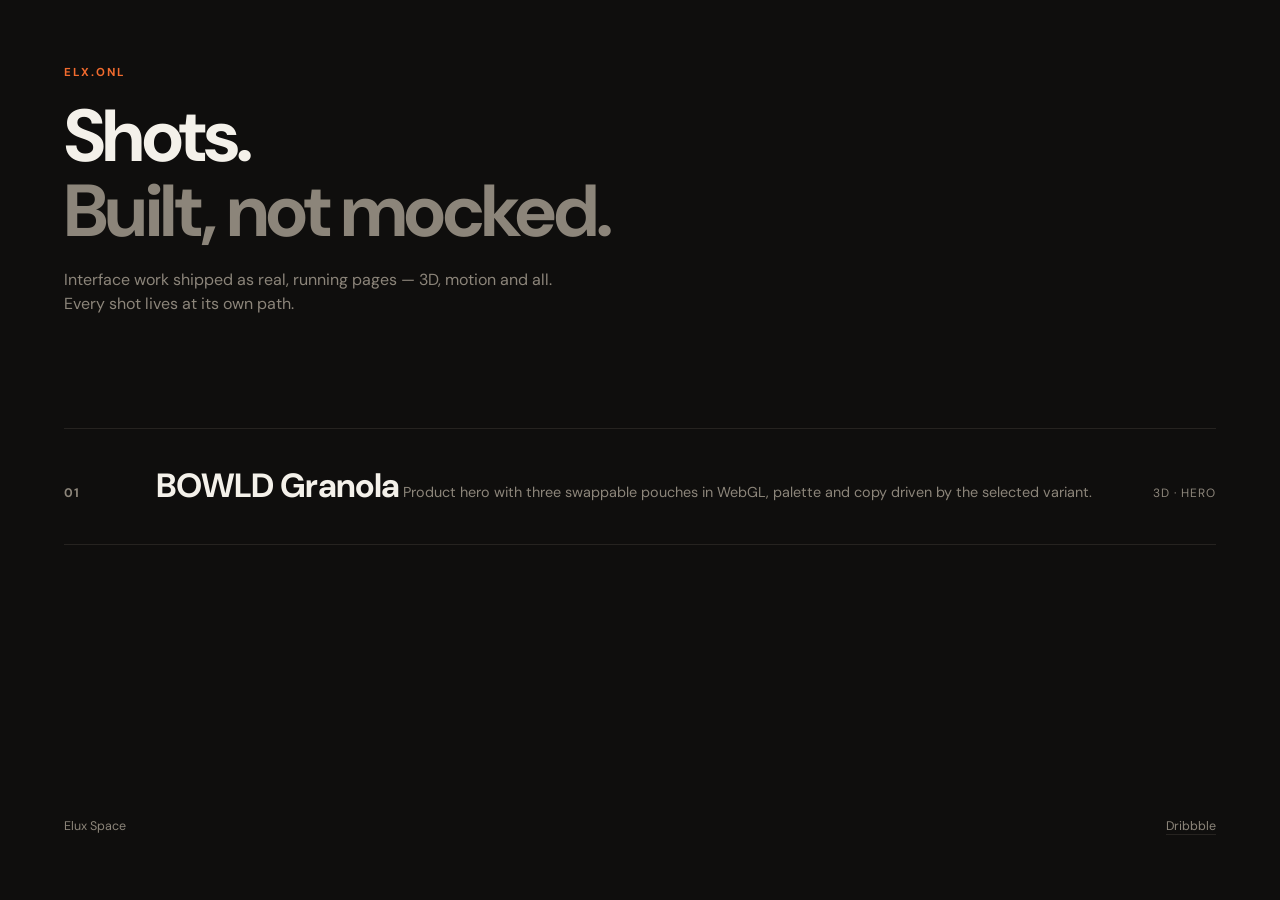
==== index.html @ 4f80ab15 "BOWLD granola hero shot" ====
<!DOCTYPE html>
<html lang="en">

<head>
    <meta charset="UTF-8">
    <meta name="viewport" content="width=device-width, initial-scale=1.0">
    <title>elx.onl — shots</title>
    <meta name="description" content="Interface and product shots by Elux Space.">
    <link rel="preconnect" href="https://fonts.googleapis.com">
    <link rel="preconnect" href="https://fonts.gstatic.com" crossorigin>
    <link href="https://fonts.googleapis.com/css2?family=DM+Sans:wght@400;500;700&display=swap" rel="stylesheet">
    <style>
        :root {
            --bg: #0F0E0D;
            --ink: #F4F1EA;
            --dim: #8C857A;
            --line: #262320;
            --accent: #F26B2E;
        }

        * { margin: 0; padding: 0; box-sizing: border-box; }

        body {
            background: var(--bg); color: var(--ink);
            font-family: 'DM Sans', system-ui, sans-serif;
            font-size: 16px; line-height: 1.5;
            min-height: 100vh; display: flex; flex-direction: column;
            padding: clamp(1.5rem, 5vw, 4rem);
        }

        header { margin-bottom: clamp(3rem, 9vw, 7rem); }

        .mark {
            font-size: 0.72rem; font-weight: 700;
            letter-spacing: 0.18em; text-transform: uppercase; color: var(--accent);
        }

        h1 {
            margin-top: 1.1rem; max-width: 18ch;
            font-size: clamp(2.4rem, 6vw, 4.6rem); font-weight: 700;
            line-height: 1.02; letter-spacing: -0.035em;
        }

        h1 span { color: var(--dim); }

        .lede { margin-top: 1.2rem; max-width: 46ch; color: var(--dim); }

        .shots { list-style: none; border-top: 1px solid var(--line); }

        .shots a {
            display: grid; grid-template-columns: 4ch 1fr auto; align-items: baseline;
            gap: clamp(1rem, 4vw, 3rem);
            padding: clamp(1.2rem, 3vw, 2rem) 0;
            border-bottom: 1px solid var(--line);
            color: inherit; text-decoration: none;
            transition: padding-left 0.3s cubic-bezier(0.2, 0.8, 0.2, 1), color 0.3s ease;
        }

        .shots a:hover, .shots a:focus-visible { padding-left: 0.75rem; color: var(--accent); }
        .shots a:focus-visible { outline: 2px solid var(--accent); outline-offset: 4px; }

        .num { font-size: 0.78rem; font-weight: 700; color: var(--dim); letter-spacing: 0.08em; }
        .shots a:hover .num { color: var(--accent); }

        .title { font-size: clamp(1.3rem, 3vw, 2.1rem); font-weight: 700; letter-spacing: -0.02em; }
        .desc { margin-top: 0.3rem; font-size: 0.9rem; color: var(--dim); max-width: 52ch; }
        .shots a:hover .desc { color: var(--dim); }

        .meta { font-size: 0.75rem; color: var(--dim); letter-spacing: 0.08em; text-transform: uppercase; white-space: nowrap; }

        footer {
            margin-top: auto; padding-top: clamp(3rem, 8vw, 6rem);
            display: flex; justify-content: space-between; gap: 1rem; flex-wrap: wrap;
            font-size: 0.78rem; color: var(--dim);
        }

        footer a { color: var(--dim); text-decoration: none; border-bottom: 1px solid var(--line); }
        footer a:hover { color: var(--accent); border-color: var(--accent); }

        @media (max-width: 620px) {
            .shots a { grid-template-columns: 1fr; gap: 0.4rem; }
            .meta { order: -1; }
        }

        @media (prefers-reduced-motion: reduce) {
            * { transition-duration: 0.01ms !important; }
        }
    </style>
</head>

<body>
    <header>
        <p class="mark">elx.onl</p>
        <h1>Shots.<br><span>Built, not mocked.</span></h1>
        <p class="lede">
            Interface work shipped as real, running pages — 3D, motion and all.
            Every shot lives at its own path.
        </p>
    </header>

    <main>
        <ol class="shots">
            <li>
                <a href="/bowld-hero/">
                    <span class="num">01</span>
                    <span>
                        <span class="title">BOWLD Granola</span>
                        <span class="desc">Product hero with three swappable pouches in WebGL, palette and copy driven by the selected variant.</span>
                    </span>
                    <span class="meta">3D · Hero</span>
                </a>
            </li>
        </ol>
    </main>

    <footer>
        <span>Elux Space</span>
        <span><a href="https://dribbble.com/">Dribbble</a></span>
    </footer>
</body>

</html>
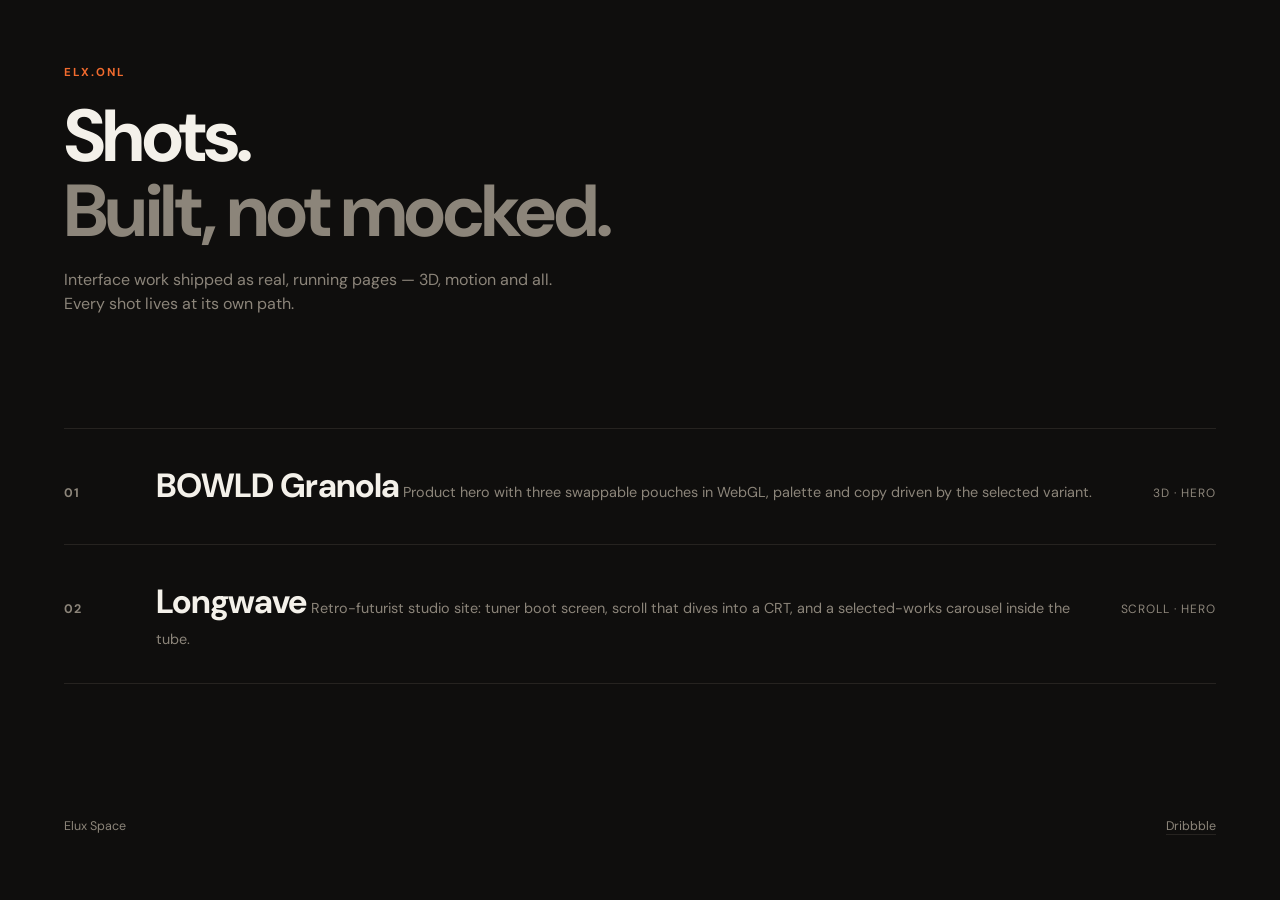
==== commit b1df83a2: "Longwave retro-futurist studio shot Tuner boot screen, scroll that dives into the CRT, and a selecte" ====
--- a/index.html
+++ b/index.html
@@ -110,6 +110,16 @@
                     <span class="meta">3D · Hero</span>
                 </a>
             </li>
+            <li>
+                <a href="/longwave-v2/">
+                    <span class="num">02</span>
+                    <span>
+                        <span class="title">Longwave</span>
+                        <span class="desc">Retro-futurist studio site: tuner boot screen, scroll that dives into a CRT, and a selected-works carousel inside the tube.</span>
+                    </span>
+                    <span class="meta">Scroll · Hero</span>
+                </a>
+            </li>
         </ol>
     </main>
 
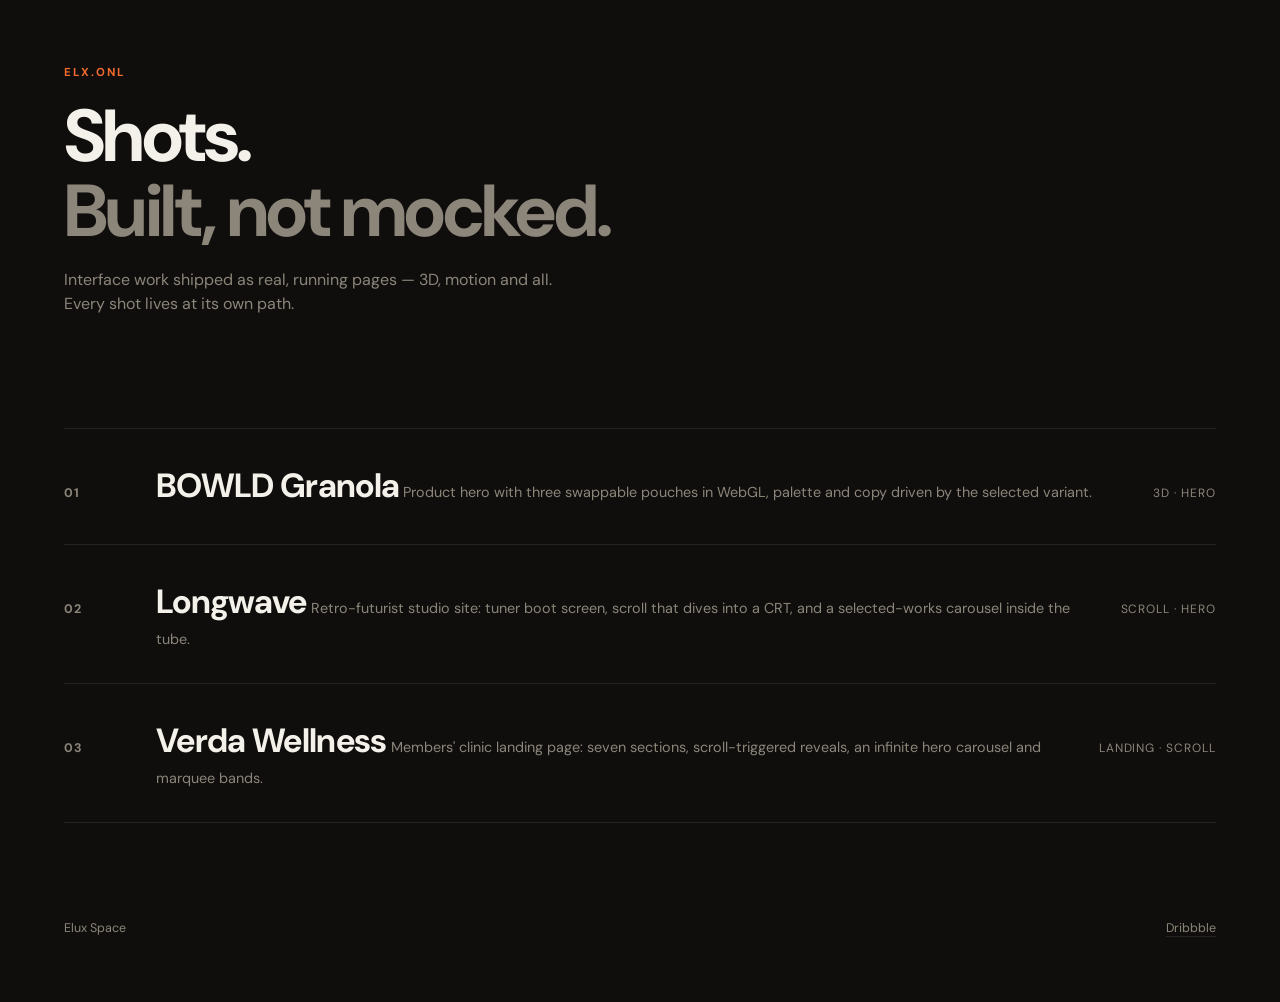
==== commit a9846d5f: "Add Verda Wellness landing page shot Members' clinic landing: seven sections, scroll-triggered fade " ====
--- a/index.html
+++ b/index.html
@@ -120,6 +120,16 @@
                     <span class="meta">Scroll · Hero</span>
                 </a>
             </li>
+            <li>
+                <a href="/verda-wellness/">
+                    <span class="num">03</span>
+                    <span>
+                        <span class="title">Verda Wellness</span>
+                        <span class="desc">Members' clinic landing page: seven sections, scroll-triggered reveals, an infinite hero carousel and marquee bands.</span>
+                    </span>
+                    <span class="meta">Landing · Scroll</span>
+                </a>
+            </li>
         </ol>
     </main>
 
